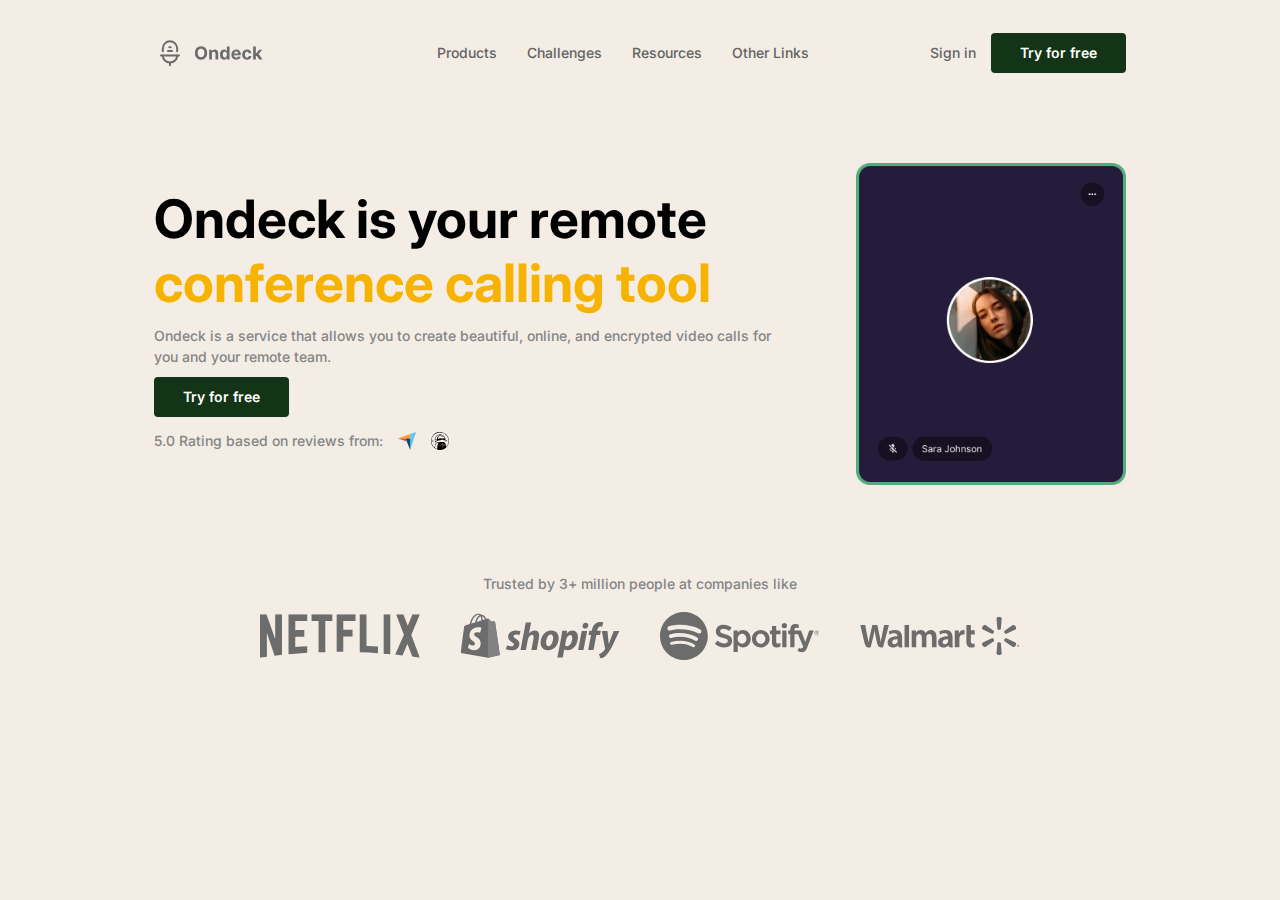
==== Ondeck-Codewell/index.html @ cbe8f6c6 "Add files via upload" ====
<!DOCTYPE html>
<html>
<head>
    <title>Codewell Challenge: JS30</title>
    <link rel="stylesheet" href="style.css">
</head>
<body>
    <div class="header">
        <div class="logo"><img src="assets/Logo.svg" alt="logo" class="logo"></div>
        <div class="navlinks">
            <div class="dropdown-container">
                <a href="" class="navlink">Products</a>
                <div class="dropdown">
                    <div class="dd-option">
                        <img class="dd-opt-img" src="assets/Spense_Icon.svg" alt="icon">
                        <div class="dd-opt-details">
                            <h2>Spence</h2>
                            <p>Spence is a landing page for writers. Great for practicing absolute positioning and flex layouts.</p>
                        </div>
                    </div>

                    <div class="dd-option">
                        <img class="dd-opt-img" src="assets/Fiber_Icon.svg" alt="icon">
                        <div class="dd-opt-details">
                            <h2>Fiber Landing Page</h2>
                            <p>An online portfolio generator. Great to practice flex/grid layouts, and absolute positioning.</p>
                        </div>
                    </div>

                    <div class="dd-option">
                        <img class="dd-opt-img" src="assets/Gradie_Icon.svg" alt="icon">
                        <div class="dd-opt-details">
                            <h2>Gradie Sign Up Page</h2>
                            <p>Gradie is a simple sign up page, great to practice centering layouts.</p>
                        </div>
                    </div>
                </div>
            </div>
            <a href="" class="navlink">Challenges</a>
            <a href="" class="navlink">Resources</a>
            <a href="" class="navlink">Other Links</a>
        </div>
        <div class="member-access">
            <a class="navlink" href="">Sign in</a>
            <a href="" class="signup-link">Try for free</a>
        </div>
    </div>
    
    <div class="main-area">
        <div class="main-area-content">
            <h1>Ondeck is your remote <span class="gold-color">conference calling tool</span></h1>
            <p>Ondeck is a service that allows you to create beautiful, online, and encrypted video calls for you and your remote team.</p>
            <a href="" class="signup-link">Try for free</a>
            <p>
                5.0 Rating based on reviews from:
                <img src="assets/Capterra Logo.svg" alt="Capterra">
                <img src="assets/AlternativeTo Logo.svg" alt="AlternativeTo">
            </p>
        </div>
        <div class="main-area-img"><img src="assets/Hero Image.png"></div>
    </div>

    <div class="trusted-by">
        <p>Trusted by 3+ million people at companies like</p>
        <div>
            <img src="assets/Netflix Logo.svg">
            <img src="assets/Shopify Logo.svg">
            <img src="assets/Spotify Logo.svg">
            <img src="assets/Walmart Logo.svg">
        </div>
    </div>
</body>
</html>
---- Ondeck-Codewell/style.css ----
@import url('https://fonts.googleapis.com/css2?family=Inter:wght@200;300;400;500;600;700;800&display=swap');


/*My little CSS Reset START*/
*,
*::before,
*::after{box-sizing:border-box;}
a{text-decoration:none; color:inherit; cursor:pointer;}
button{background-color:transparent; color:inherit; border-width:0; padding:0; cursor:pointer;}
figure{margin:0;}
input {border:0; padding:0; margin:0; background-color:transparent;}
input::-moz-focus-inner {border:0; padding:0; margin:0;}
ul, ol, dd{margin:0; padding:0; list-style:none;}
h1, h2, h3, h4, h5, h6{margin:0; font-size:inherit; font-weight:inherit;}
p{margin:0;}
cite {font-style:normal;}
fieldset{border-width:0; padding:0; margin:0;}
/*My little CSS Reset END*/


.gold-color {
    color: rgb(247, 179, 1);
}

body {
    background-color: #f3ede5;
    padding: 25px 0;
    display: grid;
    justify-content: center;
    gap: 90px;
}

.header {
    display: grid;
    grid-template-columns: minmax(150px, 0.7fr) minmax(405px, 1fr) minmax(202px, 0.7fr);
    align-items: center;
}

.logo {
    display: flex;
    align-items: center;
}

.navlinks {
    display: flex;
    align-items: center;
}
.navlinks > * {
    margin-right: 30px;
}

/* dropdown styling */
.dropdown-container {
    position: relative;
}
.dropdown {
    position: absolute;
    top: 50px;
    left: -80px;
    background-color: #fff;
    border-radius: 15px;
    display: none;
    padding: 20px;
}

/* tiny dropdown arrow pointer */
.dropdown::before {
    content: "";
    position: absolute;
    width: 0;
    height: 0;
    border-style: solid;
    border-width: 0 9px 9px 9px;
    border-color: transparent transparent #fff transparent;
    top: -7px;
    left: 97px;
    z-index: -1;
}
.dropdown-container:hover > .dropdown {
    display: block;
}

/* dropdown contents styling */
.dd-option {
    width: 350px;
    display: flex;
    gap: 5px;
}
.dd-option:not(.dd-option:last-child) {
    margin-bottom: 22px;
}
.dd-opt-img {
    align-self: flex-start;
    width: 22px;
    height: 22px;
}
.dd-opt-details {
    color: grey;
    font-family: Inter, sans-serif;
    font-size: 14px;
    font-weight: 400;
    line-height: 135%;
}
.dd-opt-details > h2 {
    font-weight: 700;
    color: rgb(10, 38, 63)
}

.navlink {
    color: rgb(100, 100, 100);
    font-family: Inter, sans-serif;
    font-size: 14px;
    font-weight: 500;
    line-height: 100%;
}
.navlink:hover {
    color: #000000;
}
.member-access {
    justify-self: end;
    display: flex;
    align-items: center;
    gap: 15px;
}
.signup-link {
    height: 40px;
    width: 135px;
    color: white;
    background-color: rgb(19, 52, 22);
    border-radius: 4px;
    display: flex;
    align-items: center;
    justify-content: center;
    font-family: Inter, sans-serif;
    font-size: 14px;
    font-weight: 600;
    line-height: 100%;
}


/* main area styling  */
.main-area {
    display: grid;
    grid-template-columns: auto auto;
    align-items: center;
    justify-content: space-between;
}
.main-area-content {
    font-family: Inter, sans-serif;
}
.main-area-content > h1 {
    width: 650px;
    margin-bottom: 10px;
    font-size: 53px;
    font-weight: 700;
}
.main-area-content > p {
    width: 620px;
    margin-bottom: 10px;
    color: rgb(133, 133, 133);
    font-size: 14px;
    font-weight: 500;
    line-height: 150%;
}
.main-area-content > a {
    margin-bottom: 13px;
}
.main-area-content > p:nth-child(4) {
    display: flex;
    align-items: center;
}
.main-area-content > p:nth-child(4) > img {
    width: 18px;
    margin-left: 15px;
}

.main-area-img {
    display: flex;
    justify-content: flex-end;
}
.main-area-img > img {
    width: 270px;
    height: auto;
}

/* "trusted by" section styling */
.trusted-by {
    display: flex;
    flex-direction: column;
    align-items: center;
    gap: 20px;
}
.trusted-by > p {
    color: rgb(133, 133, 133);
    font-family: Inter, sans-serif;
    font-size: 14px;
    font-weight: 500;
}
.trusted-by > div {
    display: flex;
    justify-content: center;
    gap: 40px;
}
.trusted-by img {
    width: 160px;
}
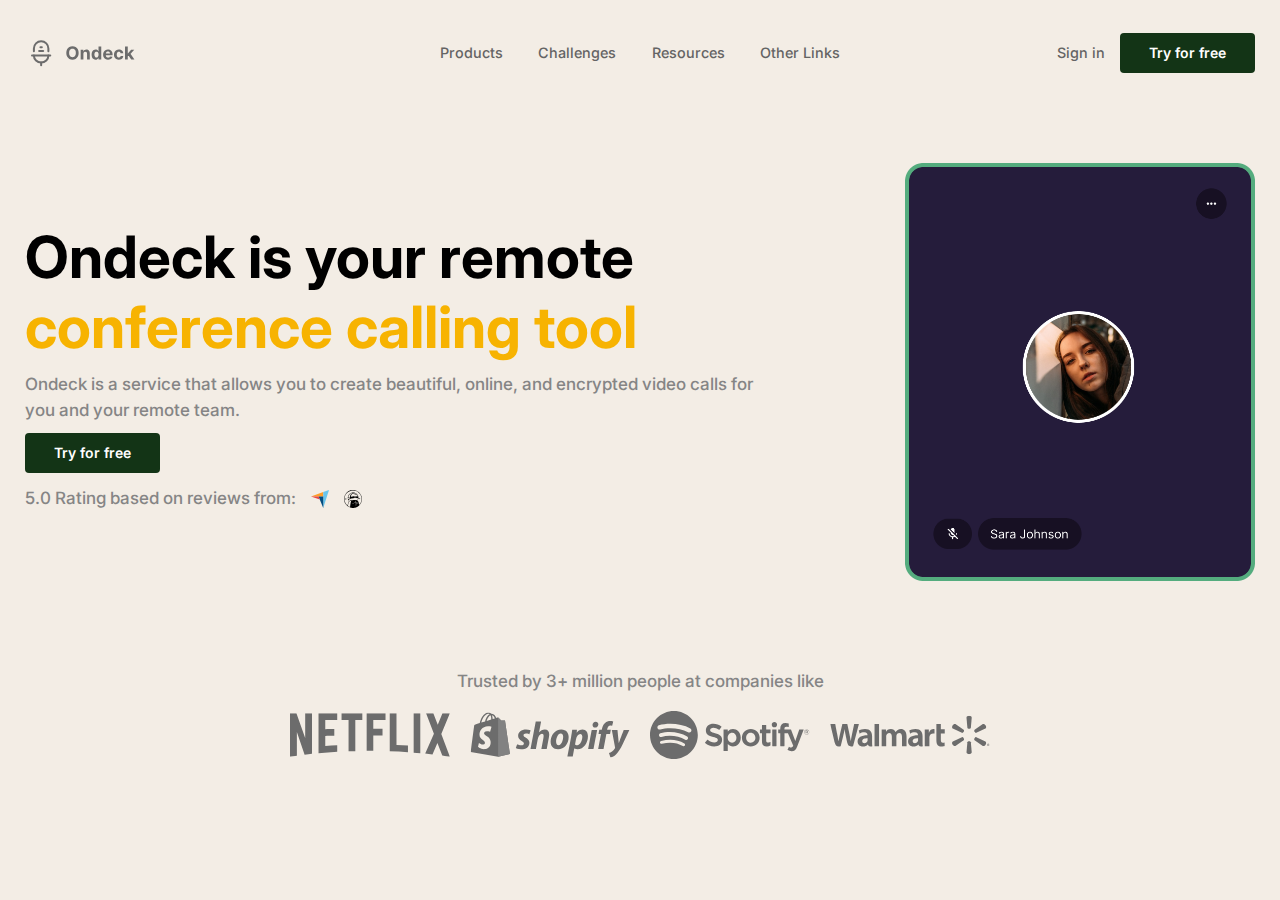
==== commit 6b30569f: "Add files via upload" ====
--- a/Ondeck-Codewell/index.html
+++ b/Ondeck-Codewell/index.html
@@ -1,37 +1,78 @@
 <!DOCTYPE html>
 <html>
 <head>
+    <meta name="viewport" content="width=device-width, initial-scale=1">
     <title>Codewell Challenge: JS30</title>
     <link rel="stylesheet" href="style.css">
+    <script>
+        window.addEventListener("DOMContentLoaded", function() {
+            function toggleMenu(e) {
+                document.querySelector(".menu-btn > .menu-open").classList.toggle("hidden");
+                document.querySelector(".menu-btn > .menu-close").classList.toggle("hidden");
+                document.querySelector(".menu").classList.toggle("hidden");
+            }
+
+            function productMenuOnclick(e){
+                e.preventDefault();
+                toggleMenu();
+                document.querySelector(".header > .dropdown").classList.remove("hidden");
+            }
+            function productMenuCloseOnclick(){
+                document.querySelector(".header > .dropdown").classList.add("hidden");
+            }
+
+            //product menu click event listener
+            document.querySelector(".products-menu-btn").addEventListener("click", productMenuOnclick);
+
+            //document click event listener (for closing popup menus)
+            document.onclick = function (e){
+                const menu = document.querySelector(".menu");
+                const menuOpen = document.querySelector(".menu-btn > .menu-open");
+                const menuClose = document.querySelector(".menu-btn > .menu-close");
+                if (e.target === menuOpen || e.target === menuClose || (!menu.contains(e.target) && !menu.classList.contains("hidden")))
+                    toggleMenu(e);
+
+                //product-menu-close button (on a small screen)
+                const productMenuBtn = document.querySelector(".products-menu-btn");
+                const productMenu = document.querySelector(".header > .dropdown");
+                const productMenuClose = document.querySelector(".header > .dropdown .menu-close");
+                if (!productMenu.classList.contains("hidden") && (e.target === productMenuClose
+                        || e.target !== productMenuBtn && !productMenu.contains(e.target)))
+                    productMenuCloseOnclick();
+            }
+        });
+    </script>
 </head>
 <body>
     <div class="header">
         <div class="logo"><img src="assets/Logo.svg" alt="logo" class="logo"></div>
         <div class="navlinks">
             <div class="dropdown-container">
-                <a href="" class="navlink">Products</a>
+                <a href="#" class="navlink">Products</a>
                 <div class="dropdown">
-                    <div class="dd-option">
-                        <img class="dd-opt-img" src="assets/Spense_Icon.svg" alt="icon">
-                        <div class="dd-opt-details">
-                            <h2>Spence</h2>
-                            <p>Spence is a landing page for writers. Great for practicing absolute positioning and flex layouts.</p>
+                    <div>
+                        <div class="dd-option">
+                            <img class="dd-opt-img" src="assets/Spense_Icon.svg" alt="icon">
+                            <div class="dd-opt-details">
+                                <h2>Spence</h2>
+                                <p>Spence is a landing page for writers. Great for practicing absolute positioning and flex layouts.</p>
+                            </div>
                         </div>
-                    </div>
-
-                    <div class="dd-option">
-                        <img class="dd-opt-img" src="assets/Fiber_Icon.svg" alt="icon">
-                        <div class="dd-opt-details">
-                            <h2>Fiber Landing Page</h2>
-                            <p>An online portfolio generator. Great to practice flex/grid layouts, and absolute positioning.</p>
+    
+                        <div class="dd-option">
+                            <img class="dd-opt-img" src="assets/Fiber_Icon.svg" alt="icon">
+                            <div class="dd-opt-details">
+                                <h2>Fiber Landing Page</h2>
+                                <p>An online portfolio generator. Great to practice flex/grid layouts, and absolute positioning.</p>
+                            </div>
                         </div>
-                    </div>
-
-                    <div class="dd-option">
-                        <img class="dd-opt-img" src="assets/Gradie_Icon.svg" alt="icon">
-                        <div class="dd-opt-details">
-                            <h2>Gradie Sign Up Page</h2>
-                            <p>Gradie is a simple sign up page, great to practice centering layouts.</p>
+    
+                        <div class="dd-option">
+                            <img class="dd-opt-img" src="assets/Gradie_Icon.svg" alt="icon">
+                            <div class="dd-opt-details">
+                                <h2>Gradie Sign Up Page</h2>
+                                <p>Gradie is a simple sign up page, great to practice centering layouts.</p>
+                            </div>
                         </div>
                     </div>
                 </div>
@@ -43,6 +84,49 @@
         <div class="member-access">
             <a class="navlink" href="">Sign in</a>
             <a href="" class="signup-link">Try for free</a>
+        </div>
+        <div class="menu-btn">
+            <img class="menu-open" src="assets/Menu.svg">
+            <img class="menu-close hidden" src="assets/Close.svg">
+            <div class="menu hidden">
+                <a href="#" class="navlink products-menu-btn">Products</a>
+                <a href="" class="navlink">Challenges</a>
+                <a href="" class="navlink">Resources</a>
+                <a href="" class="navlink">Other Links</a>
+                <a class="navlink" href="">Sign in</a>
+                <a href="" class="signup-link">Try for free</a>
+            </div>
+        </div>
+        <div class="dropdown hidden">
+            <div>
+                <div class="dd-descr">
+                    <h2 class="dd-opt-details">PRODUCTS</h2>
+                    <img class="menu-close" src="assets/Close.svg">
+                </div>
+                <div class="dd-option">
+                    <img class="dd-opt-img" src="assets/Spense_Icon.svg" alt="icon">
+                    <div class="dd-opt-details">
+                        <h2>Spence</h2>
+                        <p>Spence is a landing page for writers. Great for practicing absolute positioning and flex layouts.</p>
+                    </div>
+                </div>
+
+                <div class="dd-option">
+                    <img class="dd-opt-img" src="assets/Fiber_Icon.svg" alt="icon">
+                    <div class="dd-opt-details">
+                        <h2>Fiber Landing Page</h2>
+                        <p>An online portfolio generator. Great to practice flex/grid layouts, and absolute positioning.</p>
+                    </div>
+                </div>
+
+                <div class="dd-option">
+                    <img class="dd-opt-img" src="assets/Gradie_Icon.svg" alt="icon">
+                    <div class="dd-opt-details">
+                        <h2>Gradie Sign Up Page</h2>
+                        <p>Gradie is a simple sign up page, great to practice centering layouts.</p>
+                    </div>
+                </div>
+            </div>
         </div>
     </div>
     
@@ -69,5 +153,6 @@
             <img src="assets/Walmart Logo.svg">
         </div>
     </div>
+    
 </body>
 </html>--- a/Ondeck-Codewell/style.css
+++ b/Ondeck-Codewell/style.css
@@ -21,6 +21,12 @@
 .gold-color {
     color: rgb(247, 179, 1);
 }
+.hidden {
+    display: none !important;
+}
+.display-flex {
+    display: flex !important;
+}
 
 body {
     background-color: #f3ede5;
@@ -29,24 +35,31 @@
     justify-content: center;
     gap: 90px;
 }
+@media (max-width: 840px) {
+    body {
+        gap: 40px;
+    }
+}
 
 .header {
     display: grid;
-    grid-template-columns: minmax(150px, 0.7fr) minmax(405px, 1fr) minmax(202px, 0.7fr);
-    align-items: center;
+    grid-template-columns: minmax(115px, 1fr) minmax(400px, 1fr) minmax(200px, 1fr);
+    align-items: center;
+    gap: 15px;
 }
 
 .logo {
     display: flex;
     align-items: center;
 }
+.logo > img {
+    width: 110px;
+}
 
 .navlinks {
     display: flex;
     align-items: center;
-}
-.navlinks > * {
-    margin-right: 30px;
+    justify-content: space-between;
 }
 
 /* dropdown styling */
@@ -54,17 +67,28 @@
     position: relative;
 }
 .dropdown {
+    display: none;
     position: absolute;
-    top: 50px;
     left: -80px;
+    padding-top: 30px;
+}
+.header > .dropdown {
+    display: block;
+    padding-top: 0;
+    position: fixed;
+    top: 20px;
+    left: 5px;
+    right: 5px;
+}
+.dropdown > div {
+    position: relative;
     background-color: #fff;
     border-radius: 15px;
-    display: none;
-    padding: 20px;
+    padding: 30px;
 }
 
 /* tiny dropdown arrow pointer */
-.dropdown::before {
+.navlinks .dropdown > div::before {
     content: "";
     position: absolute;
     width: 0;
@@ -76,15 +100,22 @@
     left: 97px;
     z-index: -1;
 }
-.dropdown-container:hover > .dropdown {
+.navlinks .dropdown-container:hover > div {
     display: block;
 }
 
 /* dropdown contents styling */
+.dd-descr {
+    display: flex;
+    justify-content: space-between;
+    align-items: center;
+    margin-bottom: 20px;
+}
 .dd-option {
     width: 350px;
     display: flex;
     gap: 5px;
+    cursor: pointer;
 }
 .dd-option:not(.dd-option:last-child) {
     margin-bottom: 22px;
@@ -101,6 +132,10 @@
     font-weight: 400;
     line-height: 135%;
 }
+h2.dd-opt-details {
+    color: rgb(117, 160, 200);
+    font-weight: 600;
+}
 .dd-opt-details > h2 {
     font-weight: 700;
     color: rgb(10, 38, 63)
@@ -109,7 +144,7 @@
 .navlink {
     color: rgb(100, 100, 100);
     font-family: Inter, sans-serif;
-    font-size: 14px;
+    font-size: 0.9rem;
     font-weight: 500;
     line-height: 100%;
 }
@@ -136,6 +171,53 @@
     font-weight: 600;
     line-height: 100%;
 }
+.menu-btn {
+    display: none;
+    justify-self: end;
+    align-content: center;
+    position: relative;
+}
+.menu-open, .menu-close {
+    width: 35px;
+    cursor: pointer;
+}
+.menu {
+    border: 0.2px solid #bbbbbb;
+    border-radius: 10px;
+    box-shadow: 2px 2px #bbbbbb;
+    background-color: #f3ede5;
+    width: 70vw;
+    padding: 30px 0;
+    position: absolute;
+    top: 40px;
+    right: 0;
+    display: flex;
+    flex-direction: column;
+    align-items: center;
+    gap: 20px;
+}
+.menu .navlink {
+    font-size: 1.2rem;
+}
+
+@media (max-width: 843px) {
+    .header {
+        grid-template-columns: 1fr 1fr;
+        justify-content: space-between;
+    }
+    .navlinks {
+        display: none;
+    }
+    .member-access {
+        display: none;
+    }
+    .menu-btn {
+        display: flex;
+    }
+    .dd-option {
+        width: auto;
+    }
+}
 
 
 /* main area styling  */
@@ -149,18 +231,18 @@
     font-family: Inter, sans-serif;
 }
 .main-area-content > h1 {
-    width: 650px;
+    max-width: 17ch;
     margin-bottom: 10px;
-    font-size: 53px;
+    font-size: calc(0.7rem + 3.68vw);
     font-weight: 700;
 }
 .main-area-content > p {
-    width: 620px;
+    max-width: 69ch;
     margin-bottom: 10px;
     color: rgb(133, 133, 133);
-    font-size: 14px;
+    font-size: calc(0.6rem + 0.58vw);
     font-weight: 500;
-    line-height: 150%;
+    line-height: 1.5;
 }
 .main-area-content > a {
     margin-bottom: 13px;
@@ -179,8 +261,19 @@
     justify-content: flex-end;
 }
 .main-area-img > img {
-    width: 270px;
+    width: 350px;
     height: auto;
+}
+
+@media (max-width: 1084px) {
+    .main-area-img > img {
+        width: 300px;
+    }
+}
+@media (max-width: 840px) {
+    .main-area-img {
+        display: none;
+    }
 }
 
 /* "trusted by" section styling */
@@ -193,14 +286,26 @@
 .trusted-by > p {
     color: rgb(133, 133, 133);
     font-family: Inter, sans-serif;
-    font-size: 14px;
+    font-size: calc(0.6rem + 0.58vw);
     font-weight: 500;
 }
 .trusted-by > div {
     display: flex;
     justify-content: center;
-    gap: 40px;
+    gap: 40px 20px;
+    flex-wrap: wrap;
 }
 .trusted-by img {
     width: 160px;
+}
+
+@media (max-width: 780px) {
+    .trusted-by img {
+        width: 120px;
+    }
+}
+@media (max-width: 282px) {
+    .trusted-by img {
+        width: 85px;
+    }
 }